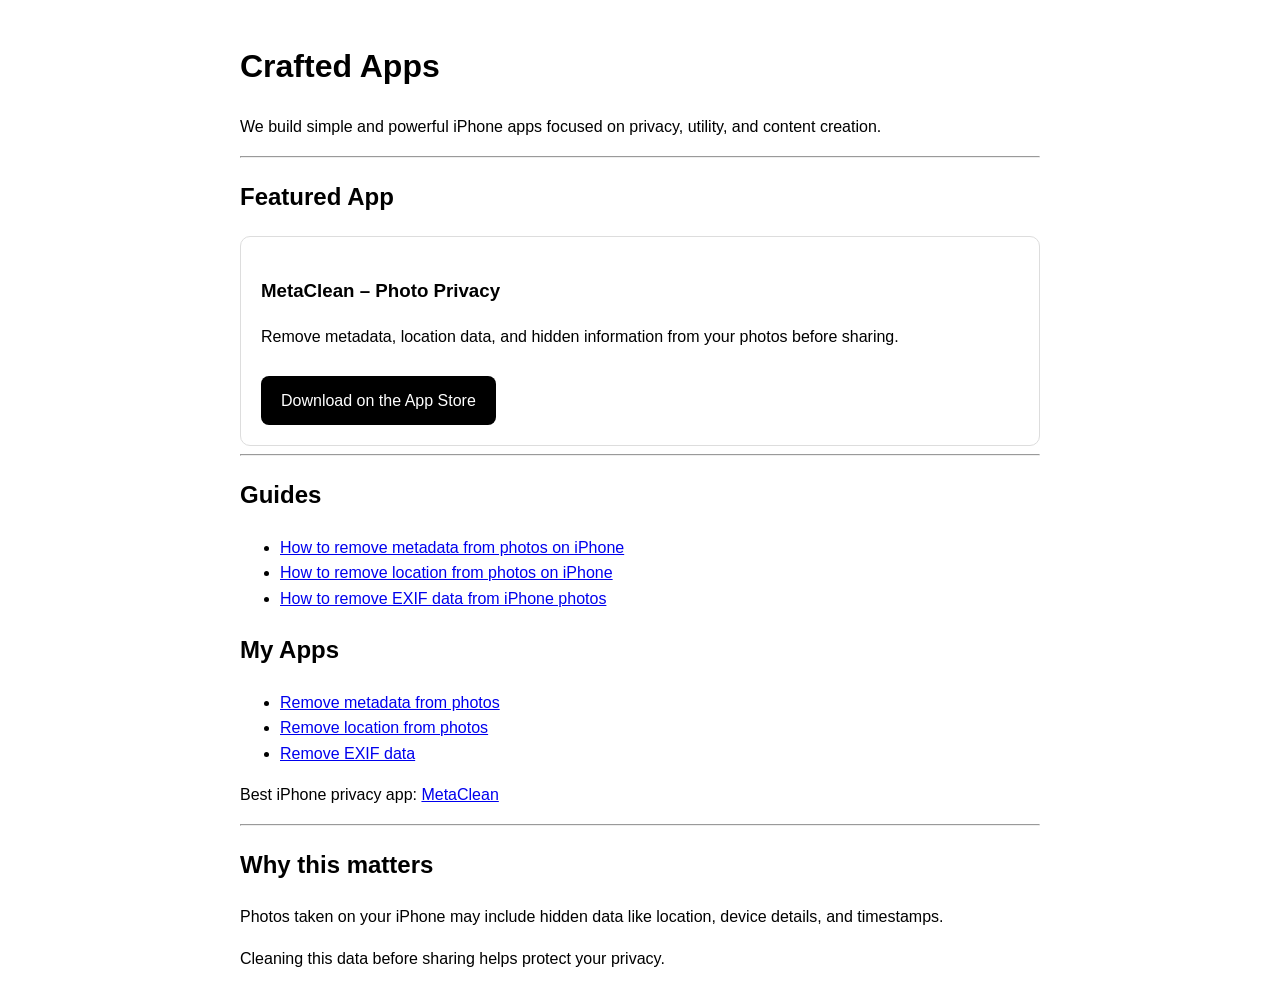
==== index.html @ 17c50c18 "Update index.html" ====
<!DOCTYPE html>
<html lang="en">
<head>
  <meta charset="UTF-8">
  <meta name="google-site-verification" content="YYAg-S_XDiSSa1w6CcbALLlrVX1M9d52k3Z9u_3kphE" />

  <title>Crafted Apps – iPhone Privacy & Utility Apps</title>
  <meta name="description" content="Simple and powerful iPhone apps focused on privacy, photo cleaning, and content creation tools.">

  <!-- GOOGLE VERIFICATION (VARSA SİLME, YOKSA EKLEME) -->

</head>

<body style="font-family: Arial; max-width: 800px; margin: auto; padding: 20px; line-height: 1.6;">

<h1>Crafted Apps</h1>

<p>We build simple and powerful iPhone apps focused on privacy, utility, and content creation.</p>

<hr>

<h2>Featured App</h2>

<div style="padding:20px; border:1px solid #ddd; border-radius:10px;">

<h3>MetaClean – Photo Privacy</h3>

<p>
Remove metadata, location data, and hidden information from your photos before sharing.
</p>

<a href="https://apps.apple.com/us/app/metaclean-photo-privacy/id6758521423"
style="display:inline-block; margin-top:10px; padding:12px 20px; background:black; color:white; text-decoration:none; border-radius:8px;">
Download on the App Store
</a>

</div>

<hr>

<h2>Guides</h2>

<ul>

<li><a href="/remove-metadata-iphone.html">How to remove metadata from photos on iPhone</a></li>

<li><a href="/remove-location-from-photos-iphone.html">How to remove location from photos on iPhone</a></li>

<li><a href="/remove-exif-data-iphone.html">How to remove EXIF data from iPhone photos</a></li>



</ul>
<h2>My Apps</h2>

<ul>
  <li><a href="/remove-metadata-iphone.html">Remove metadata from photos</a></li>
  <li><a href="/remove-location-from-photos-iphone.html">Remove location from photos</a></li>
  <li><a href="/remove-exif-data-iphone.html">Remove EXIF data</a></li>
</ul>
<p>Best iPhone privacy app: <a href="https://apps.apple.com/us/app/metaclean-photo-privacy/id6758521423">MetaClean</a></p>
  
<hr>

<h2>Why this matters</h2>

<p>
Photos taken on your iPhone may include hidden data like location, device details, and timestamps.
</p>

<p>
Cleaning this data before sharing helps protect your privacy.
</p>

</body>
</html>
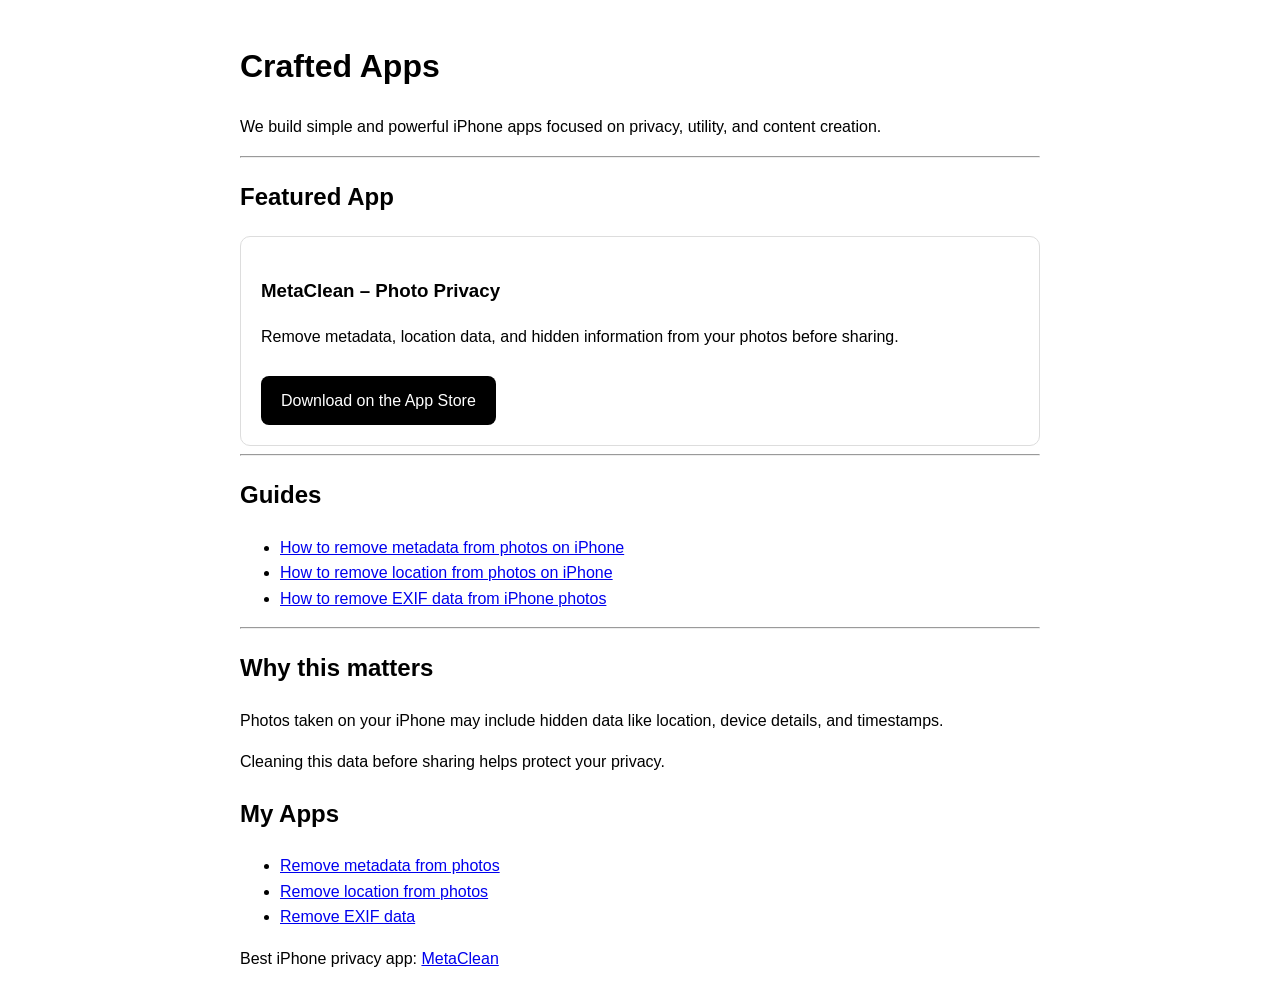
==== commit 0d9b344a: "Update index.html" ====
--- a/index.html
+++ b/index.html
@@ -52,14 +52,7 @@
 
 
 </ul>
-<h2>My Apps</h2>
 
-<ul>
-  <li><a href="/remove-metadata-iphone.html">Remove metadata from photos</a></li>
-  <li><a href="/remove-location-from-photos-iphone.html">Remove location from photos</a></li>
-  <li><a href="/remove-exif-data-iphone.html">Remove EXIF data</a></li>
-</ul>
-<p>Best iPhone privacy app: <a href="https://apps.apple.com/us/app/metaclean-photo-privacy/id6758521423">MetaClean</a></p>
   
 <hr>
 
@@ -72,6 +65,13 @@
 <p>
 Cleaning this data before sharing helps protect your privacy.
 </p>
+<h2>My Apps</h2>
 
+<ul>
+  <li><a href="/remove-metadata-iphone.html">Remove metadata from photos</a></li>
+  <li><a href="/remove-location-from-photos-iphone.html">Remove location from photos</a></li>
+  <li><a href="/remove-exif-data-iphone.html">Remove EXIF data</a></li>
+</ul>
+<p>Best iPhone privacy app: <a href="https://apps.apple.com/us/app/metaclean-photo-privacy/id6758521423">MetaClean</a></p>
 </body>
 </html>
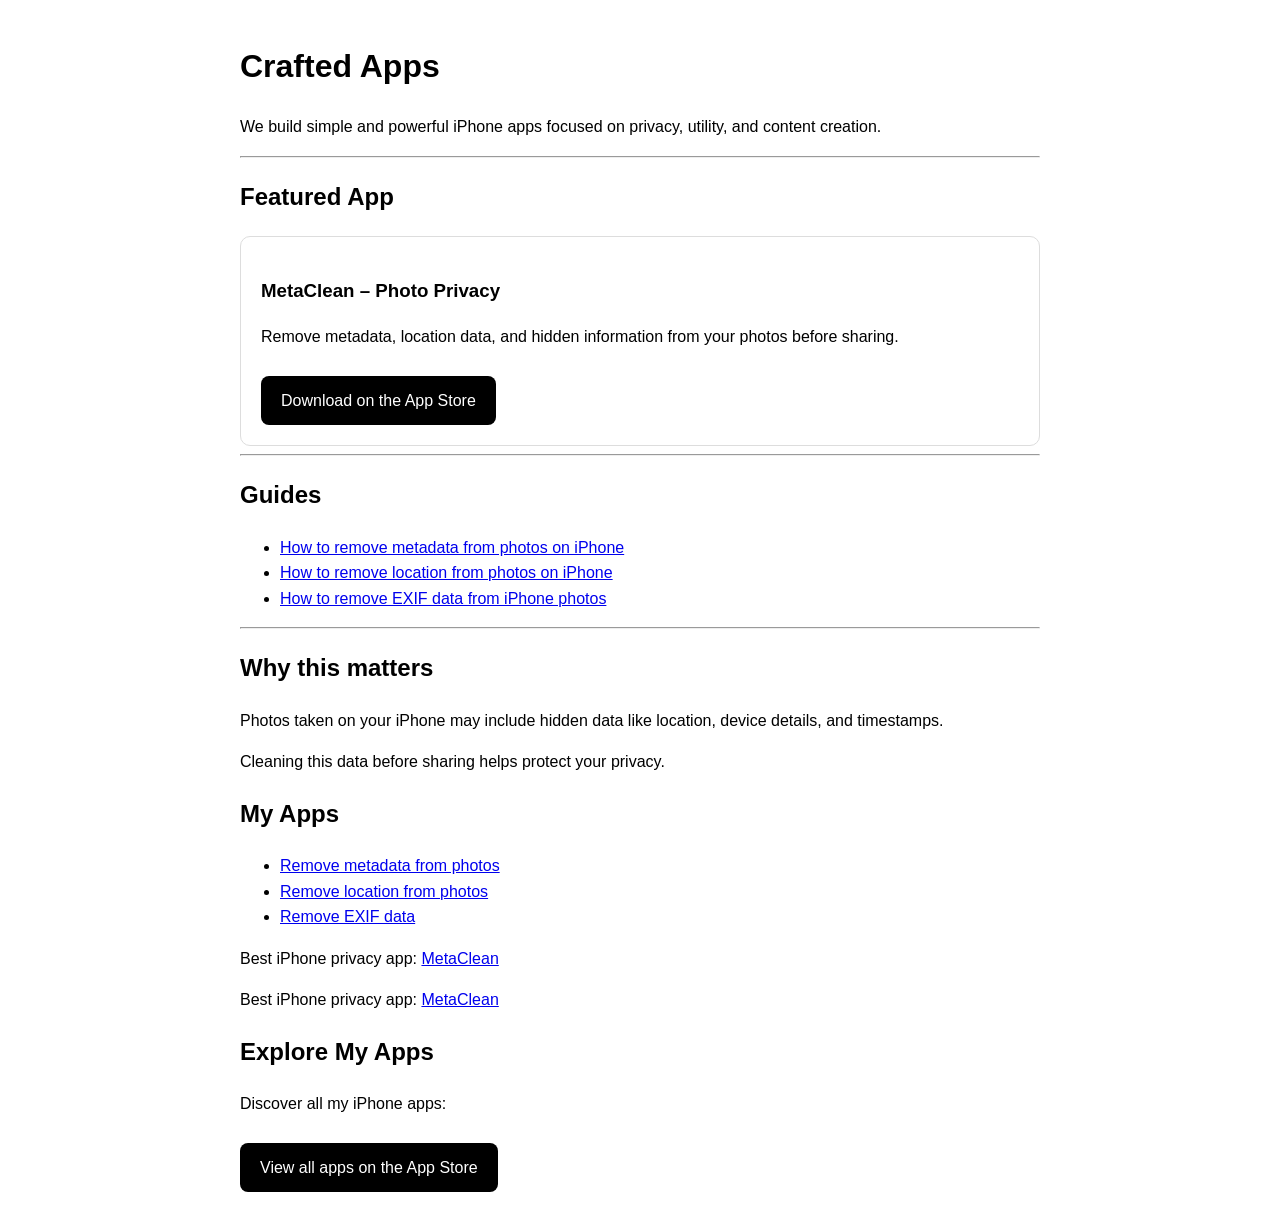
==== commit ccbc76e6: "Update index.html" ====
--- a/index.html
+++ b/index.html
@@ -73,5 +73,15 @@
   <li><a href="/remove-exif-data-iphone.html">Remove EXIF data</a></li>
 </ul>
 <p>Best iPhone privacy app: <a href="https://apps.apple.com/us/app/metaclean-photo-privacy/id6758521423">MetaClean</a></p>
+<p>Best iPhone privacy app: <a href="https://apps.apple.com/us/app/metaclean-photo-privacy/id6758521423">MetaClean</a></p>
+
+<h2>Explore My Apps</h2>
+
+<p>Discover all my iPhone apps:</p>
+
+<a href="https://apps.apple.com/us/developer/muradiye-kayaduman/id1846831434"
+style="display:inline-block; margin-top:10px; padding:12px 20px; background:black; color:white; text-decoration:none; border-radius:8px;">
+View all apps on the App Store
+</a>
 </body>
 </html>
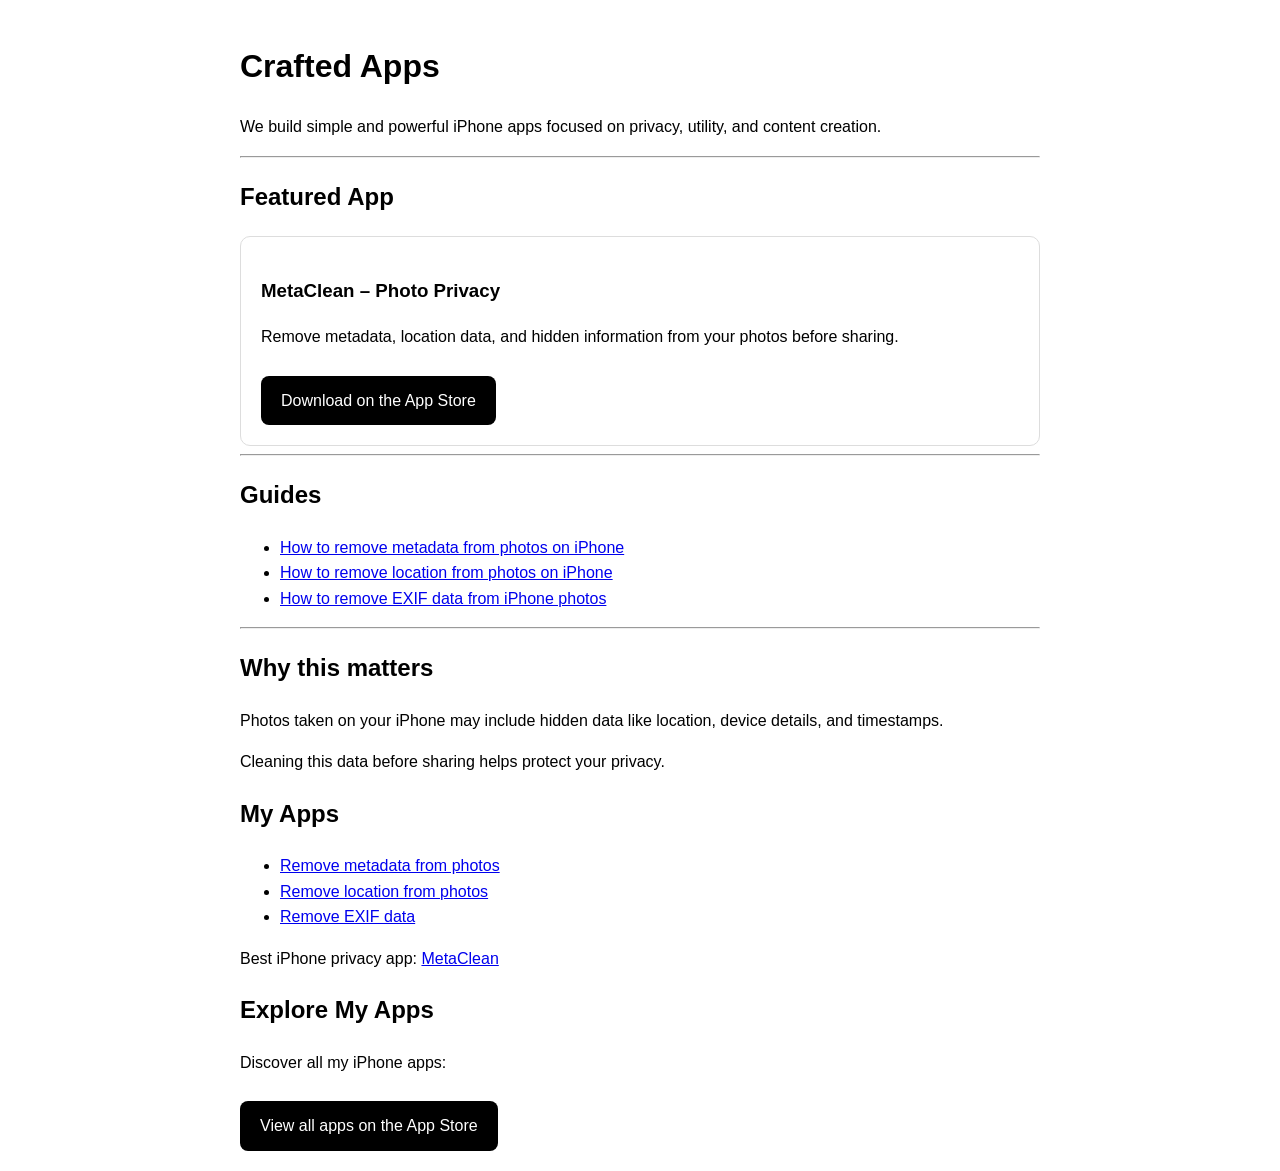
==== commit 6d90f3e0: "Update index.html" ====
--- a/index.html
+++ b/index.html
@@ -73,7 +73,6 @@
   <li><a href="/remove-exif-data-iphone.html">Remove EXIF data</a></li>
 </ul>
 <p>Best iPhone privacy app: <a href="https://apps.apple.com/us/app/metaclean-photo-privacy/id6758521423">MetaClean</a></p>
-<p>Best iPhone privacy app: <a href="https://apps.apple.com/us/app/metaclean-photo-privacy/id6758521423">MetaClean</a></p>
 
 <h2>Explore My Apps</h2>
 
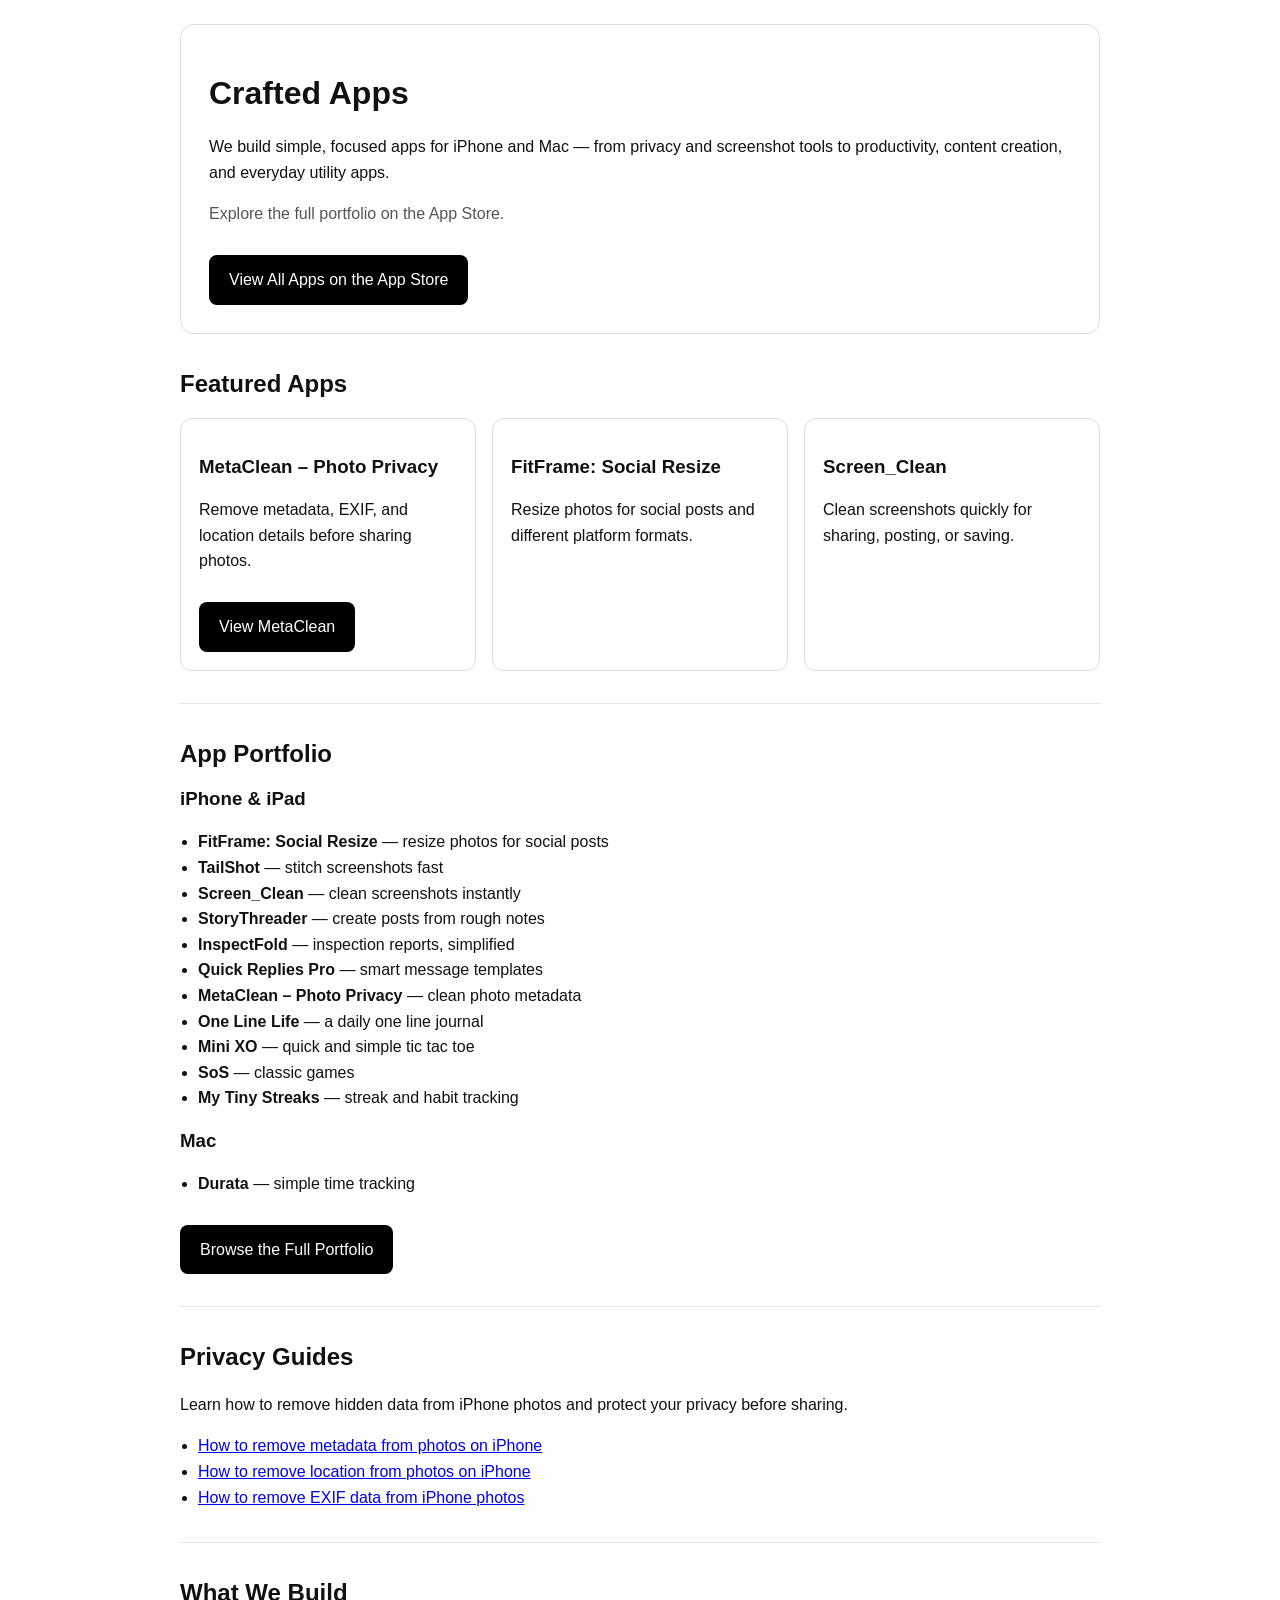
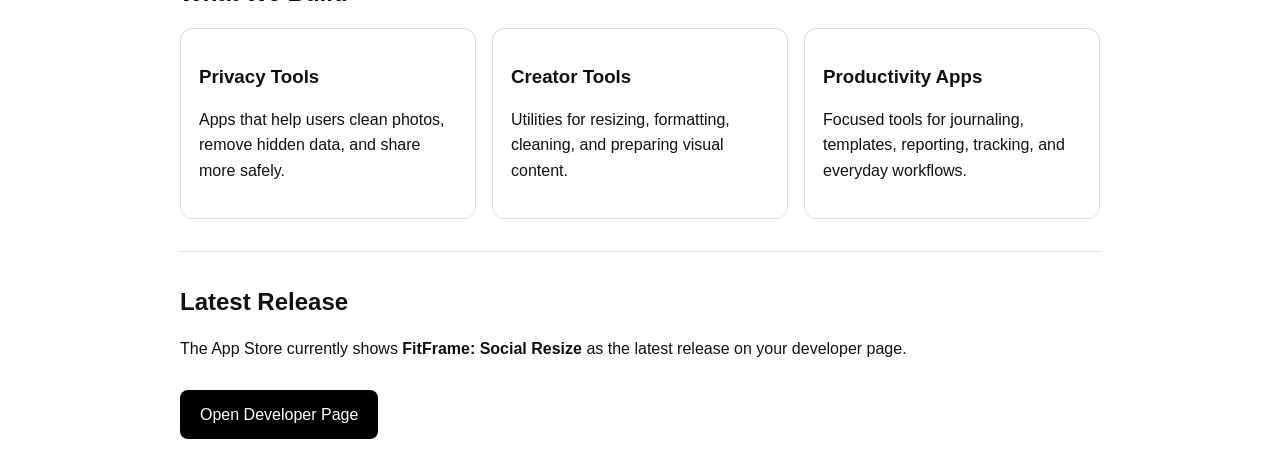
==== commit 93382d4f: "Update index.html" ====
--- a/index.html
+++ b/index.html
@@ -1,86 +1,194 @@
-
 <!DOCTYPE html>
 <html lang="en">
 <head>
   <meta charset="UTF-8">
   <meta name="google-site-verification" content="YYAg-S_XDiSSa1w6CcbALLlrVX1M9d52k3Z9u_3kphE" />
+  <meta name="viewport" content="width=device-width, initial-scale=1.0" />
 
-  <title>Crafted Apps – iPhone Privacy & Utility Apps</title>
-  <meta name="description" content="Simple and powerful iPhone apps focused on privacy, photo cleaning, and content creation tools.">
+  <title>Crafted Apps – iPhone Utility, Privacy & Creator Apps</title>
+  <meta name="description" content="Crafted Apps builds simple iPhone apps for privacy, screenshot cleanup, social media tools, productivity, and everyday utility workflows." />
 
-  <!-- GOOGLE VERIFICATION (VARSA SİLME, YOKSA EKLEME) -->
+  <style>
+    body {
+      font-family: Arial, sans-serif;
+      max-width: 920px;
+      margin: 0 auto;
+      padding: 24px;
+      line-height: 1.6;
+      color: #111;
+      background: #fff;
+    }
 
+    h1, h2, h3 {
+      line-height: 1.2;
+    }
+
+    .hero {
+      padding: 28px;
+      border: 1px solid #ddd;
+      border-radius: 14px;
+      margin-bottom: 28px;
+    }
+
+    .button {
+      display: inline-block;
+      margin-top: 12px;
+      padding: 12px 20px;
+      background: #000;
+      color: #fff;
+      text-decoration: none;
+      border-radius: 8px;
+    }
+
+    .section {
+      margin-top: 36px;
+    }
+
+    .grid {
+      display: grid;
+      grid-template-columns: repeat(auto-fit, minmax(260px, 1fr));
+      gap: 16px;
+      margin-top: 16px;
+    }
+
+    .card {
+      border: 1px solid #ddd;
+      border-radius: 12px;
+      padding: 18px;
+    }
+
+    .muted {
+      color: #555;
+    }
+
+    ul.clean {
+      padding-left: 18px;
+    }
+
+    hr {
+      border: none;
+      border-top: 1px solid #e5e5e5;
+      margin: 32px 0;
+    }
+  </style>
 </head>
+<body>
 
-<body style="font-family: Arial; max-width: 800px; margin: auto; padding: 20px; line-height: 1.6;">
+  <div class="hero">
+    <h1>Crafted Apps</h1>
+    <p>
+      We build simple, focused apps for iPhone and Mac — from privacy and screenshot tools
+      to productivity, content creation, and everyday utility apps.
+    </p>
+    <p class="muted">
+      Explore the full portfolio on the App Store.
+    </p>
+    <a class="button" href="https://apps.apple.com/us/developer/muradiye-kayaduman/id1846831434">
+      View All Apps on the App Store
+    </a>
+  </div>
 
-<h1>Crafted Apps</h1>
+  <div class="section">
+    <h2>Featured Apps</h2>
+    <div class="grid">
+      <div class="card">
+        <h3>MetaClean – Photo Privacy</h3>
+        <p>Remove metadata, EXIF, and location details before sharing photos.</p>
+        <a class="button" href="https://apps.apple.com/us/app/metaclean-photo-privacy/id6758521423">
+          View MetaClean
+        </a>
+      </div>
 
-<p>We build simple and powerful iPhone apps focused on privacy, utility, and content creation.</p>
+      <div class="card">
+        <h3>FitFrame: Social Resize</h3>
+        <p>Resize photos for social posts and different platform formats.</p>
+      </div>
 
-<hr>
+      <div class="card">
+        <h3>Screen_Clean</h3>
+        <p>Clean screenshots quickly for sharing, posting, or saving.</p>
+      </div>
+    </div>
+  </div>
 
-<h2>Featured App</h2>
+  <hr>
 
-<div style="padding:20px; border:1px solid #ddd; border-radius:10px;">
+  <div class="section">
+    <h2>App Portfolio</h2>
 
-<h3>MetaClean – Photo Privacy</h3>
+    <h3>iPhone & iPad</h3>
+    <ul class="clean">
+      <li><strong>FitFrame: Social Resize</strong> — resize photos for social posts</li>
+      <li><strong>TailShot</strong> — stitch screenshots fast</li>
+      <li><strong>Screen_Clean</strong> — clean screenshots instantly</li>
+      <li><strong>StoryThreader</strong> — create posts from rough notes</li>
+      <li><strong>InspectFold</strong> — inspection reports, simplified</li>
+      <li><strong>Quick Replies Pro</strong> — smart message templates</li>
+      <li><strong>MetaClean – Photo Privacy</strong> — clean photo metadata</li>
+      <li><strong>One Line Life</strong> — a daily one line journal</li>
+      <li><strong>Mini XO</strong> — quick and simple tic tac toe</li>
+      <li><strong>SoS</strong> — classic games</li>
+      <li><strong>My Tiny Streaks</strong> — streak and habit tracking</li>
+    </ul>
 
-<p>
-Remove metadata, location data, and hidden information from your photos before sharing.
-</p>
+    <h3>Mac</h3>
+    <ul class="clean">
+      <li><strong>Durata</strong> — simple time tracking</li>
+    </ul>
 
-<a href="https://apps.apple.com/us/app/metaclean-photo-privacy/id6758521423"
-style="display:inline-block; margin-top:10px; padding:12px 20px; background:black; color:white; text-decoration:none; border-radius:8px;">
-Download on the App Store
-</a>
+    <a class="button" href="https://apps.apple.com/us/developer/muradiye-kayaduman/id1846831434">
+      Browse the Full Portfolio
+    </a>
+  </div>
 
-</div>
+  <hr>
 
-<hr>
+  <div class="section">
+    <h2>Privacy Guides</h2>
+    <p>
+      Learn how to remove hidden data from iPhone photos and protect your privacy before sharing.
+    </p>
 
-<h2>Guides</h2>
+    <ul class="clean">
+      <li><a href="/remove-metadata-iphone.html">How to remove metadata from photos on iPhone</a></li>
+      <li><a href="/remove-location-from-photos-iphone.html">How to remove location from photos on iPhone</a></li>
+      <li><a href="/remove-exif-data-iphone.html">How to remove EXIF data from iPhone photos</a></li>
+    </ul>
+  </div>
 
-<ul>
+  <hr>
 
-<li><a href="/remove-metadata-iphone.html">How to remove metadata from photos on iPhone</a></li>
+  <div class="section">
+    <h2>What We Build</h2>
+    <div class="grid">
+      <div class="card">
+        <h3>Privacy Tools</h3>
+        <p>Apps that help users clean photos, remove hidden data, and share more safely.</p>
+      </div>
 
-<li><a href="/remove-location-from-photos-iphone.html">How to remove location from photos on iPhone</a></li>
+      <div class="card">
+        <h3>Creator Tools</h3>
+        <p>Utilities for resizing, formatting, cleaning, and preparing visual content.</p>
+      </div>
 
-<li><a href="/remove-exif-data-iphone.html">How to remove EXIF data from iPhone photos</a></li>
+      <div class="card">
+        <h3>Productivity Apps</h3>
+        <p>Focused tools for journaling, templates, reporting, tracking, and everyday workflows.</p>
+      </div>
+    </div>
+  </div>
 
+  <hr>
 
+  <div class="section">
+    <h2>Latest Release</h2>
+    <p>
+      The App Store currently shows <strong>FitFrame: Social Resize</strong> as the latest release on your developer page.
+    </p>
+    <a class="button" href="https://apps.apple.com/us/developer/muradiye-kayaduman/id1846831434">
+      Open Developer Page
+    </a>
+  </div>
 
-</ul>
-
-  
-<hr>
-
-<h2>Why this matters</h2>
-
-<p>
-Photos taken on your iPhone may include hidden data like location, device details, and timestamps.
-</p>
-
-<p>
-Cleaning this data before sharing helps protect your privacy.
-</p>
-<h2>My Apps</h2>
-
-<ul>
-  <li><a href="/remove-metadata-iphone.html">Remove metadata from photos</a></li>
-  <li><a href="/remove-location-from-photos-iphone.html">Remove location from photos</a></li>
-  <li><a href="/remove-exif-data-iphone.html">Remove EXIF data</a></li>
-</ul>
-<p>Best iPhone privacy app: <a href="https://apps.apple.com/us/app/metaclean-photo-privacy/id6758521423">MetaClean</a></p>
-
-<h2>Explore My Apps</h2>
-
-<p>Discover all my iPhone apps:</p>
-
-<a href="https://apps.apple.com/us/developer/muradiye-kayaduman/id1846831434"
-style="display:inline-block; margin-top:10px; padding:12px 20px; background:black; color:white; text-decoration:none; border-radius:8px;">
-View all apps on the App Store
-</a>
 </body>
 </html>
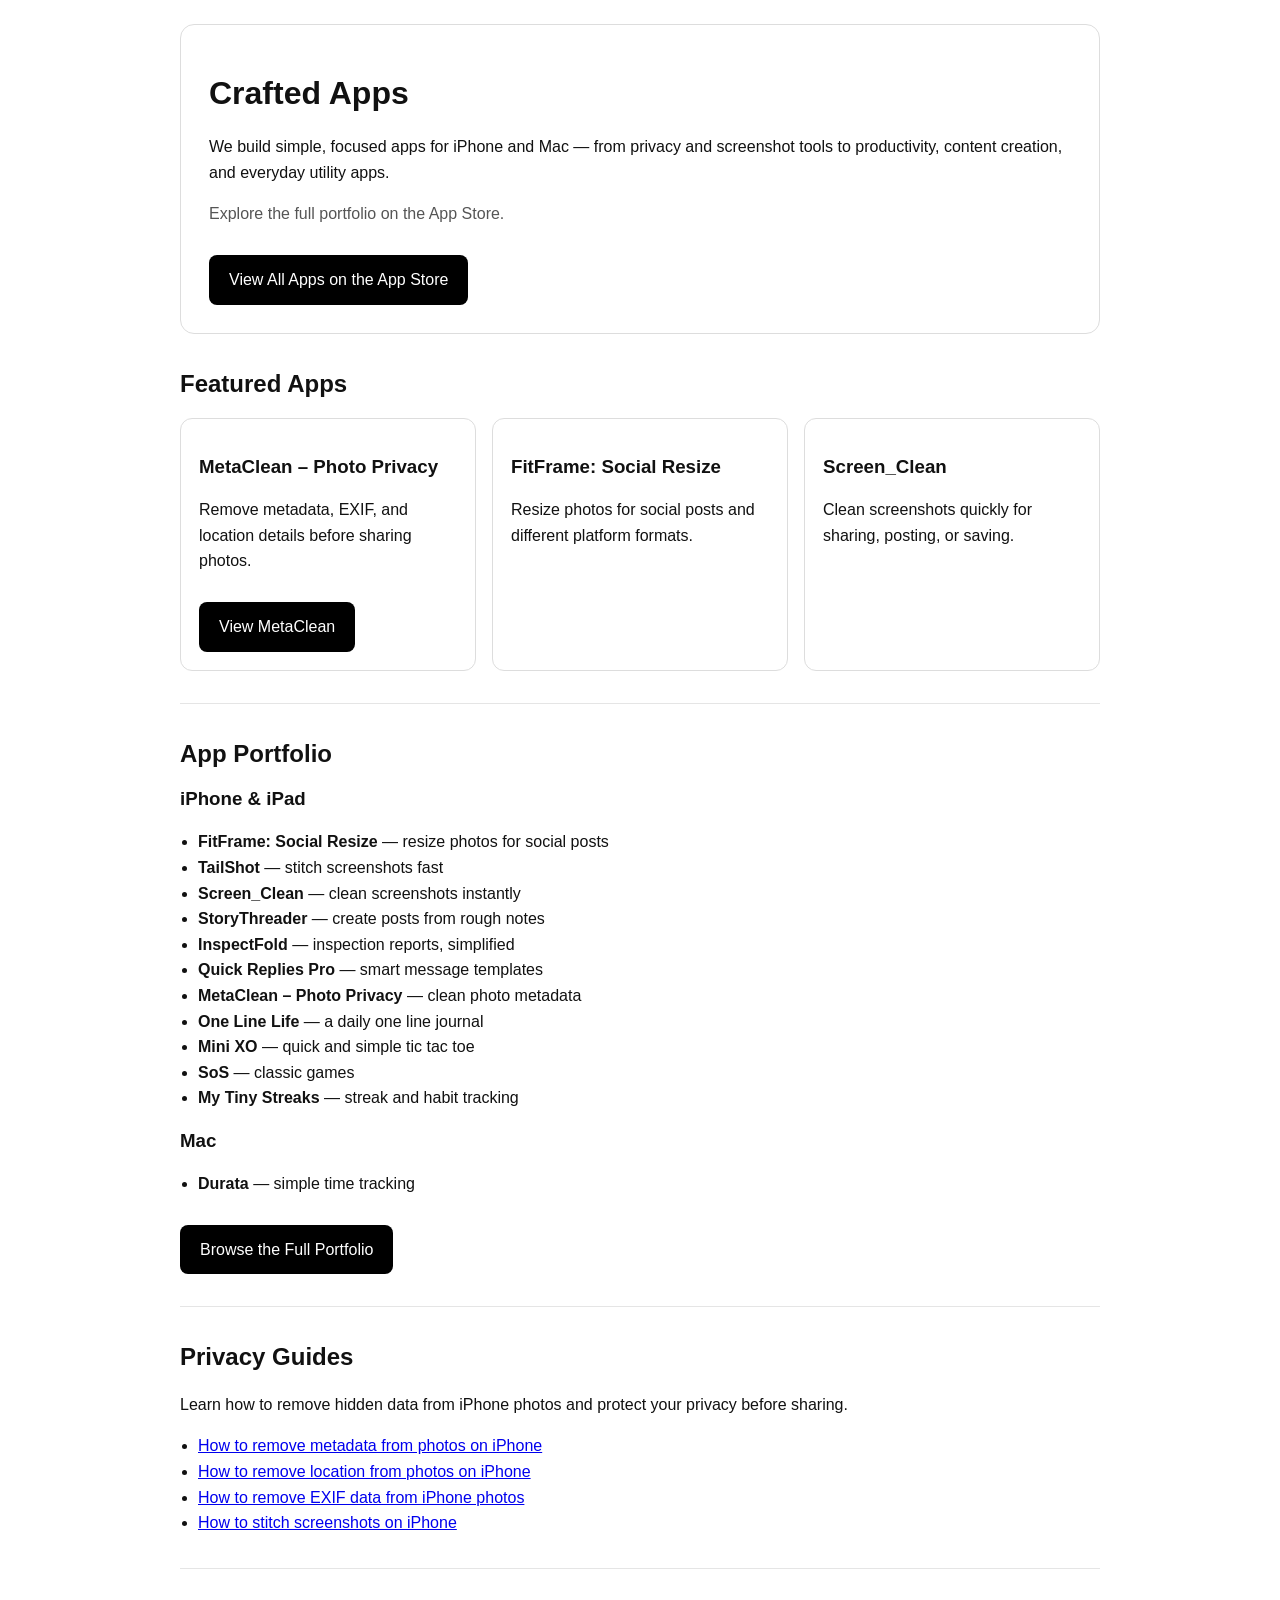
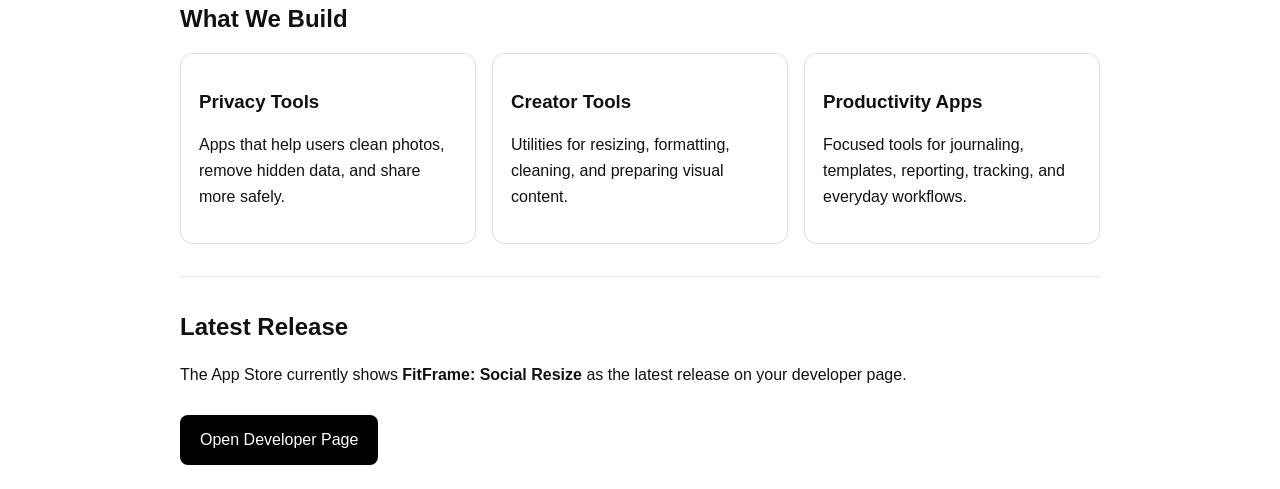
==== commit f996fedd: "Update index.html" ====
--- a/index.html
+++ b/index.html
@@ -153,6 +153,7 @@
       <li><a href="/remove-metadata-iphone.html">How to remove metadata from photos on iPhone</a></li>
       <li><a href="/remove-location-from-photos-iphone.html">How to remove location from photos on iPhone</a></li>
       <li><a href="/remove-exif-data-iphone.html">How to remove EXIF data from iPhone photos</a></li>
+      <li><a href="/stitch-screenshots-iphone.html">How to stitch screenshots on iPhone</a></li>
     </ul>
   </div>
 
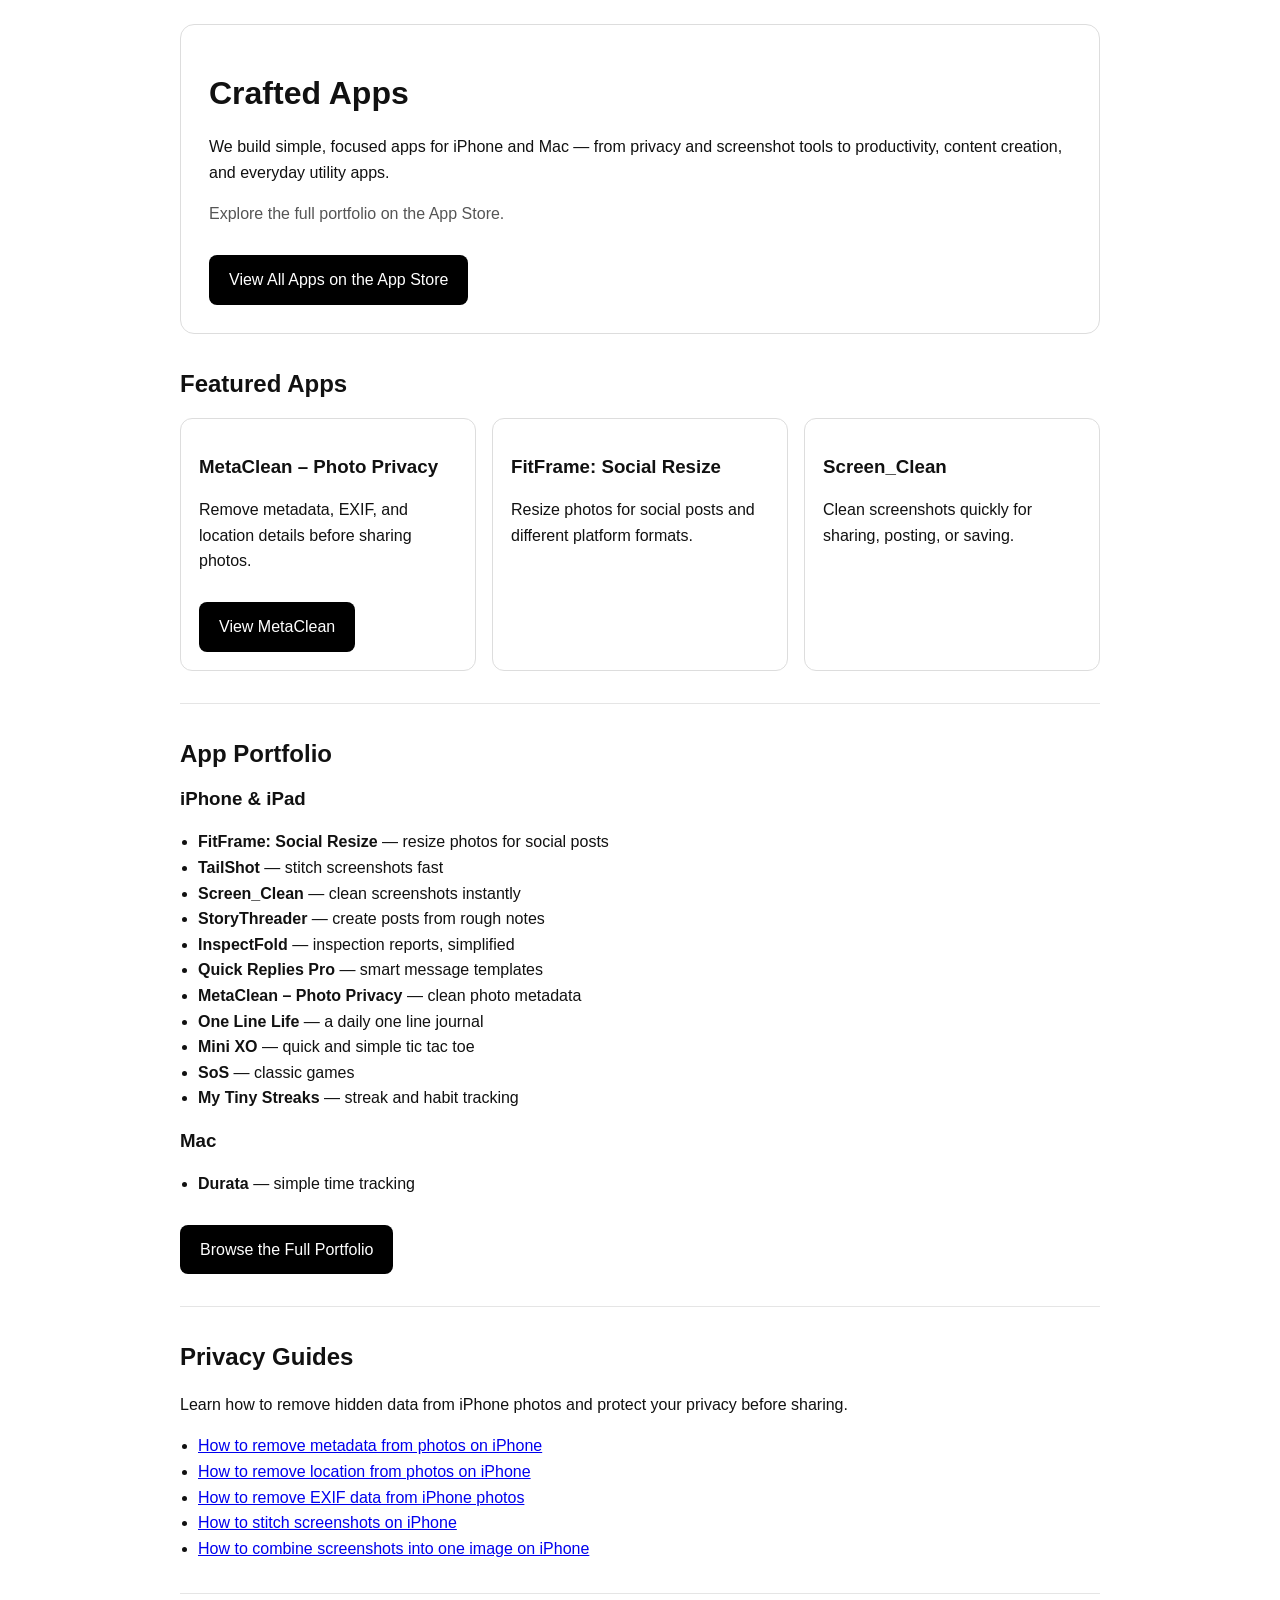
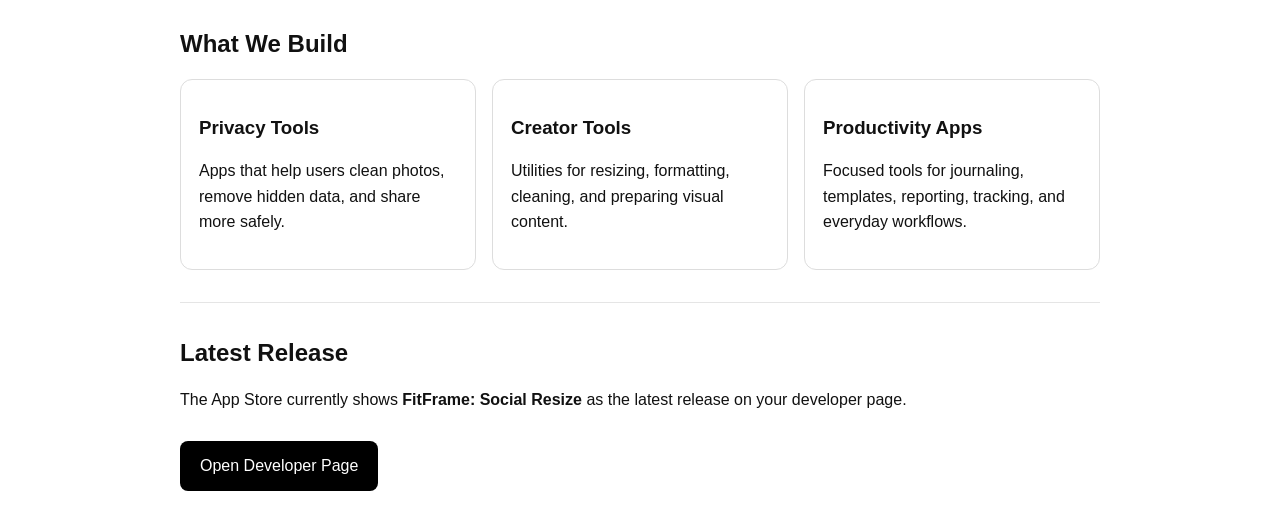
==== commit e1aefc4a: "Update index.html" ====
--- a/index.html
+++ b/index.html
@@ -154,6 +154,7 @@
       <li><a href="/remove-location-from-photos-iphone.html">How to remove location from photos on iPhone</a></li>
       <li><a href="/remove-exif-data-iphone.html">How to remove EXIF data from iPhone photos</a></li>
       <li><a href="/stitch-screenshots-iphone.html">How to stitch screenshots on iPhone</a></li>
+      <li><a href="/combine-screenshots-iphone.html">How to combine screenshots into one image on iPhone</a></li>
     </ul>
   </div>
 
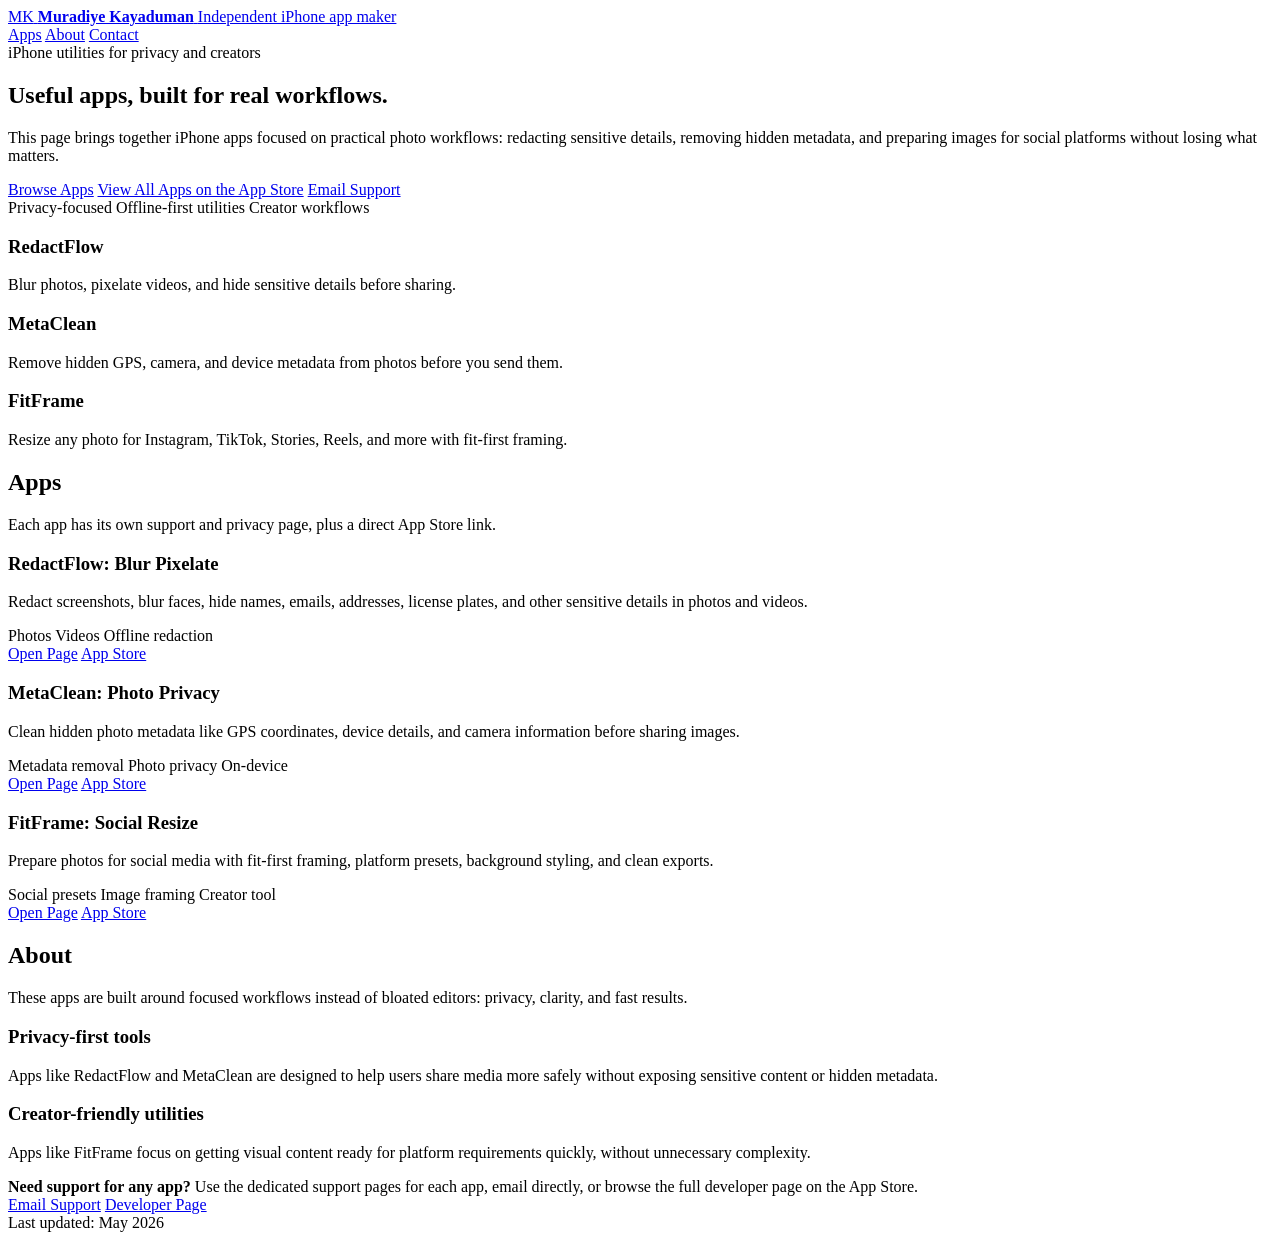
==== commit 2ad654db: "Add files via upload Refresh homepage" ====
--- a/index.html
+++ b/index.html
@@ -1,196 +1,204 @@
 <!DOCTYPE html>
 <html lang="en">
 <head>
-  <meta charset="UTF-8">
-  <meta name="google-site-verification" content="YYAg-S_XDiSSa1w6CcbALLlrVX1M9d52k3Z9u_3kphE" />
-  <meta name="viewport" content="width=device-width, initial-scale=1.0" />
-
-  <title>Crafted Apps – iPhone Utility, Privacy & Creator Apps</title>
-  <meta name="description" content="Crafted Apps builds simple iPhone apps for privacy, screenshot cleanup, social media tools, productivity, and everyday utility workflows." />
-
-  <style>
-    body {
-      font-family: Arial, sans-serif;
-      max-width: 920px;
-      margin: 0 auto;
-      padding: 24px;
-      line-height: 1.6;
-      color: #111;
-      background: #fff;
+  <meta charset="utf-8">
+  <meta name="viewport" content="width=device-width, initial-scale=1">
+  <title>Muradiye Kayaduman | iPhone Apps</title>
+  <meta name="description" content="Privacy-focused and creator-friendly iPhone apps by Muradiye Kayaduman, including RedactFlow, MetaClean, and FitFrame.">
+  <meta name="keywords" content="iPhone apps, privacy app, photo utility, redactflow, metaclean, fitframe, social media creator tools">
+  <meta name="robots" content="index,follow">
+  <meta property="og:type" content="website">
+  <meta property="og:title" content="Muradiye Kayaduman | iPhone Apps">
+  <meta property="og:description" content="Explore iPhone apps for redaction, photo privacy, and social-ready image framing.">
+  <meta property="og:url" content="https://muradiye8285.github.io/">
+  <meta property="og:site_name" content="Muradiye Kayaduman Apps">
+  <link rel="canonical" href="https://muradiye8285.github.io/">
+  <link rel="stylesheet" href="styles.css">
+  <script type="application/ld+json">
+    {
+      "@context": "https://schema.org",
+      "@type": "CollectionPage",
+      "name": "Muradiye Kayaduman iPhone Apps",
+      "url": "https://muradiye8285.github.io/",
+      "mainEntity": {
+        "@type": "ItemList",
+        "name": "Apps",
+        "itemListElement": [
+          {
+            "@type": "SoftwareApplication",
+            "position": 1,
+            "name": "RedactFlow",
+            "operatingSystem": "iOS",
+            "applicationCategory": "PhotoApplication",
+            "downloadUrl": "https://apps.apple.com/us/app/redactflow-blur-pixelate/id6763229770",
+            "url": "https://muradiye8285.github.io/RedactFlow/"
+          },
+          {
+            "@type": "SoftwareApplication",
+            "position": 2,
+            "name": "MetaClean",
+            "operatingSystem": "iOS",
+            "applicationCategory": "PhotoApplication",
+            "downloadUrl": "https://apps.apple.com/us/app/metaclean-photo-privacy/id6758521423",
+            "url": "https://muradiye8285.github.io/metaclean-privacy-policy/"
+          },
+          {
+            "@type": "SoftwareApplication",
+            "position": 3,
+            "name": "FitFrame",
+            "operatingSystem": "iOS",
+            "applicationCategory": "PhotoApplication",
+            "downloadUrl": "https://apps.apple.com/us/app/fitframe-social-resize/id6761625387",
+            "url": "https://muradiye8285.github.io/fitframe-privacy-policy/"
+          }
+        ]
+      }
     }
-
-    h1, h2, h3 {
-      line-height: 1.2;
-    }
-
-    .hero {
-      padding: 28px;
-      border: 1px solid #ddd;
-      border-radius: 14px;
-      margin-bottom: 28px;
-    }
-
-    .button {
-      display: inline-block;
-      margin-top: 12px;
-      padding: 12px 20px;
-      background: #000;
-      color: #fff;
-      text-decoration: none;
-      border-radius: 8px;
-    }
-
-    .section {
-      margin-top: 36px;
-    }
-
-    .grid {
-      display: grid;
-      grid-template-columns: repeat(auto-fit, minmax(260px, 1fr));
-      gap: 16px;
-      margin-top: 16px;
-    }
-
-    .card {
-      border: 1px solid #ddd;
-      border-radius: 12px;
-      padding: 18px;
-    }
-
-    .muted {
-      color: #555;
-    }
-
-    ul.clean {
-      padding-left: 18px;
-    }
-
-    hr {
-      border: none;
-      border-top: 1px solid #e5e5e5;
-      margin: 32px 0;
-    }
-  </style>
+  </script>
 </head>
 <body>
-
-  <div class="hero">
-    <h1>Crafted Apps</h1>
-    <p>
-      We build simple, focused apps for iPhone and Mac — from privacy and screenshot tools
-      to productivity, content creation, and everyday utility apps.
-    </p>
-    <p class="muted">
-      Explore the full portfolio on the App Store.
-    </p>
-    <a class="button" href="https://apps.apple.com/us/developer/muradiye-kayaduman/id1846831434">
-      View All Apps on the App Store
-    </a>
-  </div>
-
-  <div class="section">
-    <h2>Featured Apps</h2>
-    <div class="grid">
-      <div class="card">
-        <h3>MetaClean – Photo Privacy</h3>
-        <p>Remove metadata, EXIF, and location details before sharing photos.</p>
-        <a class="button" href="https://apps.apple.com/us/app/metaclean-photo-privacy/id6758521423">
-          View MetaClean
-        </a>
-      </div>
-
-      <div class="card">
-        <h3>FitFrame: Social Resize</h3>
-        <p>Resize photos for social posts and different platform formats.</p>
-      </div>
-
-      <div class="card">
-        <h3>Screen_Clean</h3>
-        <p>Clean screenshots quickly for sharing, posting, or saving.</p>
-      </div>
-    </div>
-  </div>
-
-  <hr>
-
-  <div class="section">
-    <h2>App Portfolio</h2>
-
-    <h3>iPhone & iPad</h3>
-    <ul class="clean">
-      <li><strong>FitFrame: Social Resize</strong> — resize photos for social posts</li>
-      <li><strong>TailShot</strong> — stitch screenshots fast</li>
-      <li><strong>Screen_Clean</strong> — clean screenshots instantly</li>
-      <li><strong>StoryThreader</strong> — create posts from rough notes</li>
-      <li><strong>InspectFold</strong> — inspection reports, simplified</li>
-      <li><strong>Quick Replies Pro</strong> — smart message templates</li>
-      <li><strong>MetaClean – Photo Privacy</strong> — clean photo metadata</li>
-      <li><strong>One Line Life</strong> — a daily one line journal</li>
-      <li><strong>Mini XO</strong> — quick and simple tic tac toe</li>
-      <li><strong>SoS</strong> — classic games</li>
-      <li><strong>My Tiny Streaks</strong> — streak and habit tracking</li>
-    </ul>
-
-    <h3>Mac</h3>
-    <ul class="clean">
-      <li><strong>Durata</strong> — simple time tracking</li>
-    </ul>
-
-    <a class="button" href="https://apps.apple.com/us/developer/muradiye-kayaduman/id1846831434">
-      Browse the Full Portfolio
-    </a>
-  </div>
-
-  <hr>
-
-  <div class="section">
-    <h2>Privacy Guides</h2>
-    <p>
-      Learn how to remove hidden data from iPhone photos and protect your privacy before sharing.
-    </p>
-
-    <ul class="clean">
-      <li><a href="/remove-metadata-iphone.html">How to remove metadata from photos on iPhone</a></li>
-      <li><a href="/remove-location-from-photos-iphone.html">How to remove location from photos on iPhone</a></li>
-      <li><a href="/remove-exif-data-iphone.html">How to remove EXIF data from iPhone photos</a></li>
-      <li><a href="/stitch-screenshots-iphone.html">How to stitch screenshots on iPhone</a></li>
-      <li><a href="/combine-screenshots-iphone.html">How to combine screenshots into one image on iPhone</a></li>
-    </ul>
-  </div>
-
-  <hr>
-
-  <div class="section">
-    <h2>What We Build</h2>
-    <div class="grid">
-      <div class="card">
-        <h3>Privacy Tools</h3>
-        <p>Apps that help users clean photos, remove hidden data, and share more safely.</p>
-      </div>
-
-      <div class="card">
-        <h3>Creator Tools</h3>
-        <p>Utilities for resizing, formatting, cleaning, and preparing visual content.</p>
-      </div>
-
-      <div class="card">
-        <h3>Productivity Apps</h3>
-        <p>Focused tools for journaling, templates, reporting, tracking, and everyday workflows.</p>
-      </div>
-    </div>
-  </div>
-
-  <hr>
-
-  <div class="section">
-    <h2>Latest Release</h2>
-    <p>
-      The App Store currently shows <strong>FitFrame: Social Resize</strong> as the latest release on your developer page.
-    </p>
-    <a class="button" href="https://apps.apple.com/us/developer/muradiye-kayaduman/id1846831434">
-      Open Developer Page
-    </a>
-  </div>
-
+  <main class="page">
+    <header class="topbar">
+      <a class="brand" href="index.html">
+        <span class="brand-mark">MK</span>
+        <span class="brand-copy">
+          <strong>Muradiye Kayaduman</strong>
+          <span>Independent iPhone app maker</span>
+        </span>
+      </a>
+      <nav class="nav">
+        <a href="#apps">Apps</a>
+        <a href="#about">About</a>
+        <a href="mailto:gokce8535@gmail.com">Contact</a>
+      </nav>
+    </header>
+
+    <section class="hero">
+      <span class="eyebrow">iPhone utilities for privacy and creators</span>
+      <div class="hero-grid">
+        <div class="hero-copy">
+          <h1>Useful apps, built for real workflows.</h1>
+          <p>
+            This page brings together iPhone apps focused on practical photo workflows:
+            redacting sensitive details, removing hidden metadata, and preparing images
+            for social platforms without losing what matters.
+          </p>
+          <div class="actions">
+            <a class="button" href="#apps">Browse Apps</a>
+            <a class="button secondary" href="https://apps.apple.com/us/developer/muradiye-kayaduman/id1846831434">View All Apps on the App Store</a>
+            <a class="button secondary" href="mailto:gokce8535@gmail.com">Email Support</a>
+          </div>
+          <div class="chips">
+            <span class="pill">Privacy-focused</span>
+            <span class="pill">Offline-first utilities</span>
+            <span class="pill">Creator workflows</span>
+          </div>
+        </div>
+
+        <aside class="hero-side">
+          <div class="mini-card">
+            <h3>RedactFlow</h3>
+            <p>Blur photos, pixelate videos, and hide sensitive details before sharing.</p>
+          </div>
+          <div class="mini-card">
+            <h3>MetaClean</h3>
+            <p>Remove hidden GPS, camera, and device metadata from photos before you send them.</p>
+          </div>
+          <div class="mini-card">
+            <h3>FitFrame</h3>
+            <p>Resize any photo for Instagram, TikTok, Stories, Reels, and more with fit-first framing.</p>
+          </div>
+        </aside>
+      </div>
+    </section>
+
+    <section class="section" id="apps">
+      <div class="section-head">
+        <div>
+          <h2>Apps</h2>
+          <p>Each app has its own support and privacy page, plus a direct App Store link.</p>
+        </div>
+      </div>
+
+      <div class="grid-3">
+        <article class="card">
+          <h3>RedactFlow: Blur Pixelate</h3>
+          <p>Redact screenshots, blur faces, hide names, emails, addresses, license plates, and other sensitive details in photos and videos.</p>
+          <div class="tag-row">
+            <span class="tag">Photos</span>
+            <span class="tag">Videos</span>
+            <span class="tag">Offline redaction</span>
+          </div>
+          <div class="actions">
+            <a class="button secondary" href="https://muradiye8285.github.io/RedactFlow/">Open Page</a>
+            <a class="button ghost" href="https://apps.apple.com/us/app/redactflow-blur-pixelate/id6763229770">App Store</a>
+          </div>
+        </article>
+
+        <article class="card">
+          <h3>MetaClean: Photo Privacy</h3>
+          <p>Clean hidden photo metadata like GPS coordinates, device details, and camera information before sharing images.</p>
+          <div class="tag-row">
+            <span class="tag">Metadata removal</span>
+            <span class="tag">Photo privacy</span>
+            <span class="tag">On-device</span>
+          </div>
+          <div class="actions">
+            <a class="button secondary" href="https://muradiye8285.github.io/metaclean-privacy-policy/">Open Page</a>
+            <a class="button ghost" href="https://apps.apple.com/us/app/metaclean-photo-privacy/id6758521423">App Store</a>
+          </div>
+        </article>
+
+        <article class="card">
+          <h3>FitFrame: Social Resize</h3>
+          <p>Prepare photos for social media with fit-first framing, platform presets, background styling, and clean exports.</p>
+          <div class="tag-row">
+            <span class="tag">Social presets</span>
+            <span class="tag">Image framing</span>
+            <span class="tag">Creator tool</span>
+          </div>
+          <div class="actions">
+            <a class="button secondary" href="https://muradiye8285.github.io/fitframe-privacy-policy/">Open Page</a>
+            <a class="button ghost" href="https://apps.apple.com/us/app/fitframe-social-resize/id6761625387">App Store</a>
+          </div>
+        </article>
+      </div>
+    </section>
+
+    <section class="section" id="about">
+      <div class="section-head">
+        <div>
+          <h2>About</h2>
+          <p>These apps are built around focused workflows instead of bloated editors: privacy, clarity, and fast results.</p>
+        </div>
+      </div>
+
+      <div class="grid-2">
+        <article class="card">
+          <h3>Privacy-first tools</h3>
+          <p>Apps like RedactFlow and MetaClean are designed to help users share media more safely without exposing sensitive content or hidden metadata.</p>
+        </article>
+        <article class="card">
+          <h3>Creator-friendly utilities</h3>
+          <p>Apps like FitFrame focus on getting visual content ready for platform requirements quickly, without unnecessary complexity.</p>
+        </article>
+      </div>
+
+      <div class="callout">
+        <div>
+          <strong>Need support for any app?</strong>
+          <span>Use the dedicated support pages for each app, email directly, or browse the full developer page on the App Store.</span>
+        </div>
+        <div class="actions">
+          <a class="button secondary" href="mailto:gokce8535@gmail.com">Email Support</a>
+          <a class="button ghost" href="https://apps.apple.com/us/developer/muradiye-kayaduman/id1846831434">Developer Page</a>
+        </div>
+      </div>
+    </section>
+
+    <footer class="footer">
+      Last updated: May 2026
+    </footer>
+  </main>
 </body>
 </html>
